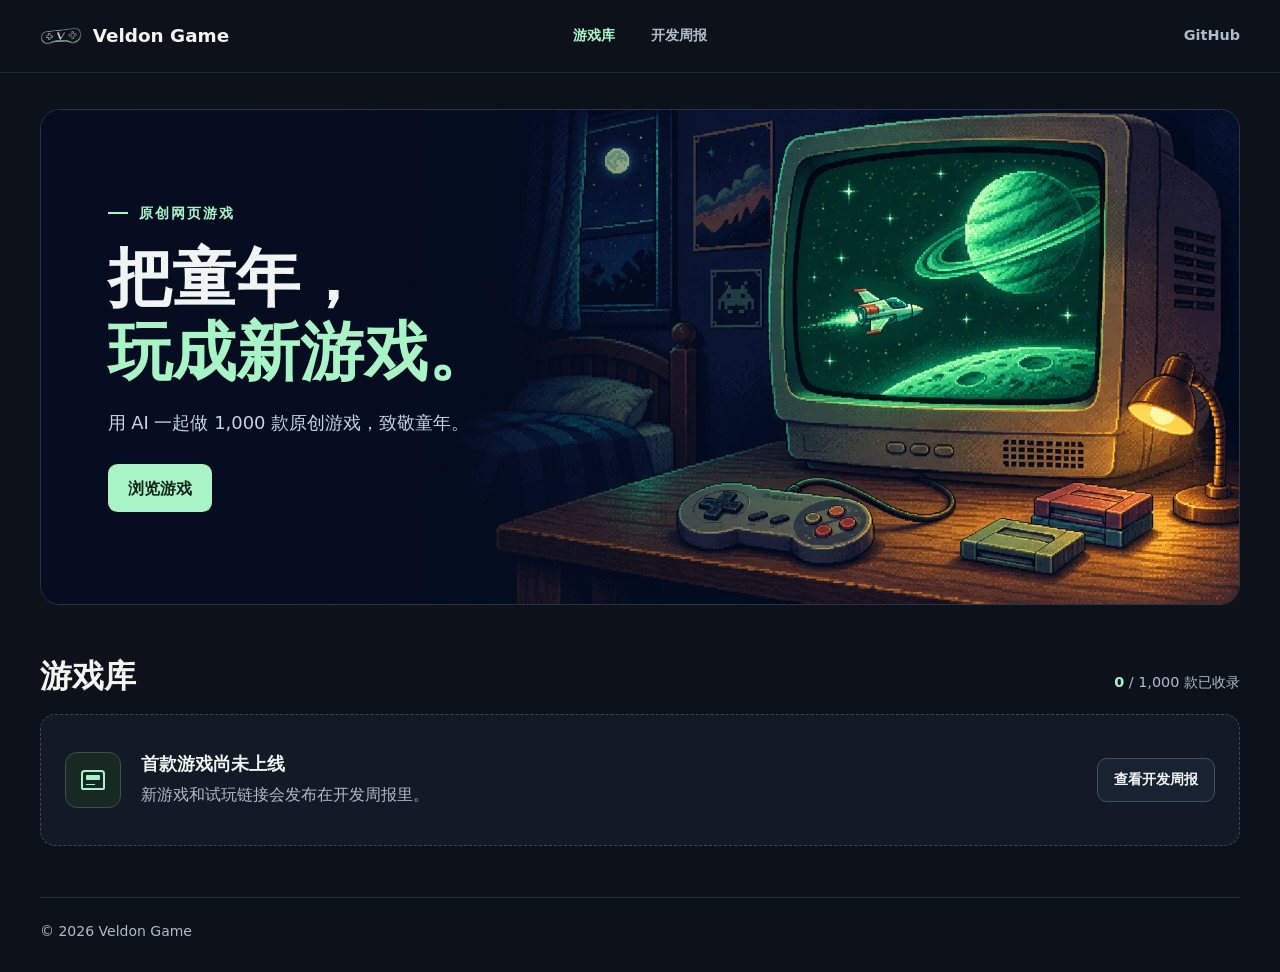
==== index.html @ 69e30ab1 "Add the Veldon Game homepage" ====
<!doctype html>
<html lang="zh-CN">
  <head>
    <meta charset="utf-8">
    <meta name="viewport" content="width=device-width, initial-scale=1">
    <meta name="description" content="Veldon Game 的原创网页游戏库。用 AI 一起做 1,000 款原创游戏，致敬童年。">
    <meta name="theme-color" content="#0d1119">
    <title>Veldon Game · 原创网页游戏</title>
    <link rel="icon" href="assets/veldon-game.png" type="image/png">
    <link rel="stylesheet" href="assets/home.css">
    <script src="games.js" defer></script>
  </head>
  <body>
    <header class="site-header">
      <div class="shell header-inner">
        <a class="brand" href="./index.html">
          <img src="assets/veldon-game.png" alt="" width="42" height="18">
          <span>Veldon Game</span>
        </a>
        <nav class="site-nav" aria-label="主导航">
          <a class="library-link" href="#games">游戏库</a>
          <a href="https://github.com/RogerH2018/Veldon-Game/tree/main/progress">开发周报</a>
        </nav>
        <a class="repo-link" href="https://github.com/RogerH2018/Veldon-Game">GitHub</a>
      </div>
    </header>

    <main class="shell">
      <section class="hero" aria-labelledby="hero-title">
        <div class="hero-art" aria-hidden="true">
          <img src="assets/arcade-hero.webp" alt="" width="1942" height="809" fetchpriority="high">
        </div>
        <div class="hero-copy">
          <p class="hero-label">原创网页游戏</p>
          <h1 id="hero-title">把童年，<br><span>玩成新游戏。</span></h1>
          <p class="hero-description">用 AI 一起做 1,000 款原创游戏，致敬童年。</p>
          <a class="primary-link" href="#games">浏览游戏</a>
        </div>
      </section>

      <section class="library" id="games" aria-labelledby="library-title">
        <div class="library-heading">
          <h2 id="library-title">游戏库</h2>
          <p class="game-count"><strong id="game-count">0</strong> / 1,000 款已收录</p>
        </div>

        <ul class="game-grid" id="game-grid" hidden></ul>

        <div class="empty-library" id="empty-library">
          <div class="cartridge-frame" aria-hidden="true"><span class="cartridge"></span></div>
          <div class="empty-copy">
            <h3>首款游戏尚未上线</h3>
            <p>新游戏和试玩链接会发布在开发周报里。</p>
          </div>
          <a class="secondary-link" href="https://github.com/RogerH2018/Veldon-Game/tree/main/progress">查看开发周报</a>
        </div>

        <template id="game-card">
          <li class="game-card">
            <img class="game-cover" alt="" loading="lazy" width="640" height="360">
            <div class="game-details">
              <h3 class="game-title"></h3>
              <p class="game-description"></p>
              <a class="secondary-link game-link">开始试玩</a>
            </div>
          </li>
        </template>
      </section>
    </main>

    <footer class="shell site-footer">
      <small>© 2026 Veldon Game</small>
    </footer>
  </body>
</html>
---- assets/home.css ----
:root {
  color-scheme: dark;
  --background: #0d1119;
  --surface: #131a25;
  --border: #293545;
  --text: #f0f4f3;
  --muted: #aebbc9;
  --accent: #a9f4c6;
  font-family: system-ui, "Microsoft YaHei UI", sans-serif;
  line-height: 1.6;
}

* {
  box-sizing: border-box;
}

body {
  min-width: 0;
  margin: 0;
  background: var(--background);
  color: var(--text);
}

[hidden] {
  display: none !important;
}

a {
  color: inherit;
  text-decoration: none;
}

a:focus-visible {
  outline: 2px solid var(--accent);
  outline-offset: 4px;
}

.shell {
  width: min(calc(100% - 3rem), 75rem);
  margin-inline: auto;
}

.site-header {
  border-bottom: 1px solid #202a38;
}

.header-inner {
  display: grid;
  min-height: 4.5rem;
  grid-template-columns: 1fr auto 1fr;
  align-items: center;
  column-gap: 1.5rem;
}

.brand {
  display: inline-flex;
  width: fit-content;
  align-items: center;
  gap: 0.65rem;
  font-size: 1.15rem;
  font-weight: 800;
  white-space: nowrap;
}

.brand img {
  display: block;
  width: 2.65rem;
  height: auto;
  filter: brightness(2.2) saturate(0.7);
}

.site-nav {
  display: flex;
  align-items: center;
  gap: clamp(1rem, 3vw, 2.2rem);
}

.site-nav a,
.repo-link {
  display: inline-grid;
  min-height: 2.75rem;
  align-items: center;
  color: var(--muted);
  font-size: 0.9rem;
  font-weight: 600;
  white-space: nowrap;
}

.site-nav .library-link,
.site-nav a:hover,
.repo-link:hover {
  color: var(--accent);
}

.repo-link {
  justify-self: end;
}

.hero {
  position: relative;
  display: flex;
  min-height: clamp(25rem, 39vw, 31rem);
  align-items: center;
  overflow: hidden;
  margin-top: clamp(1.25rem, 3vw, 2.25rem);
  border: 1px solid var(--border);
  border-radius: 1.25rem;
  background: #060d20;
}

.hero-art {
  position: absolute;
  inset: 0;
}

.hero-art img {
  display: block;
  width: 100%;
  height: 100%;
  object-fit: cover;
  object-position: right center;
}

.hero-art::after {
  position: absolute;
  inset: 0;
  background: linear-gradient(90deg, #060d20 1%, #060d20dc 24%, #060d2033 55%, transparent 70%);
  content: "";
}

.hero-copy {
  position: relative;
  padding: clamp(2rem, 5.2vw, 4.5rem);
}

.hero-label {
  display: flex;
  align-items: center;
  gap: 0.65rem;
  margin: 0 0 1.1rem;
  color: var(--accent);
  font-size: 0.9rem;
  font-weight: 700;
  letter-spacing: 0.14em;
}

.hero-label::before {
  width: 1.3rem;
  height: 2px;
  background: currentColor;
  content: "";
}

.hero h1 {
  margin: 0;
  font-size: clamp(2.65rem, 5vw, 4.5rem);
  font-weight: 850;
  line-height: 1.15;
}

.hero h1 span {
  color: var(--accent);
}

.hero-description {
  margin: 1.25rem 0 1.65rem;
  color: #c8d4e2;
  font-size: clamp(1rem, 1.4vw, 1.125rem);
}

.primary-link,
.secondary-link {
  display: inline-flex;
  width: fit-content;
  min-height: 2.75rem;
  align-items: center;
  justify-content: center;
  padding: 0.55rem 1rem;
  border: 1px solid transparent;
  border-radius: 0.6rem;
  font-size: 0.9rem;
  font-weight: 700;
  line-height: 1.45;
  transition: background-color 160ms ease, border-color 160ms ease, color 160ms ease;
}

.primary-link {
  min-height: 3rem;
  padding-inline: 1.2rem;
  background: var(--accent);
  color: #13271e;
  font-size: 1rem;
}

.primary-link:hover {
  background: #ceffdf;
}

.secondary-link {
  border-color: #405064;
  background: #182230;
}

.secondary-link:hover {
  border-color: var(--accent);
  color: var(--accent);
}

.library {
  margin-top: clamp(2rem, 4vw, 3.25rem);
  scroll-margin-block-start: 1.5rem;
}

.library-heading {
  display: flex;
  flex-wrap: wrap;
  align-items: baseline;
  justify-content: space-between;
  gap: 0.25rem 1rem;
  margin-bottom: 1rem;
}

.library-heading h2 {
  margin: 0;
  font-size: clamp(1.55rem, 3vw, 2rem);
  line-height: 1.3;
}

.game-count {
  margin: 0;
  color: var(--muted);
  font-size: 0.9rem;
  font-variant-numeric: tabular-nums;
}

.game-count strong {
  color: var(--accent);
}

.empty-library {
  display: grid;
  min-height: 8.25rem;
  grid-template-columns: auto minmax(0, 1fr) auto;
  align-items: center;
  gap: 1.25rem;
  padding: 1.5rem;
  border: 1px dashed #38495c;
  border-radius: 0.95rem;
  background: var(--surface);
}

.cartridge-frame {
  display: grid;
  width: 3.5rem;
  height: 3.5rem;
  place-items: center;
  border: 1px solid #345349;
  border-radius: 0.75rem;
  background: #172922;
  color: var(--accent);
}

.cartridge {
  position: relative;
  width: 1.55rem;
  height: 1.25rem;
  border: 2px solid currentColor;
  border-radius: 0.23rem 0.23rem 0.12rem 0.12rem;
}

.cartridge::before,
.cartridge::after {
  position: absolute;
  inset-inline: 0.2rem;
  background: currentColor;
  content: "";
}

.cartridge::before {
  top: 0.2rem;
  height: 0.32rem;
  border-radius: 0.06rem;
}

.cartridge::after {
  right: 0.55rem;
  bottom: 0.18rem;
  height: 1px;
}

.empty-copy h3,
.game-title {
  margin: 0;
  font-size: 1.1rem;
  line-height: 1.4;
}

.empty-copy p,
.game-description {
  margin: 0.3rem 0 0;
  color: var(--muted);
}

.game-grid {
  display: grid;
  grid-template-columns: repeat(auto-fit, minmax(min(100%, 17rem), 1fr));
  gap: 1.25rem;
  margin: 0;
  padding: 0;
  list-style: none;
}

.game-card {
  display: flex;
  max-width: 24rem;
  flex-direction: column;
  overflow: hidden;
  border: 1px solid var(--border);
  border-radius: 0.95rem;
  background: var(--surface);
}

.game-cover {
  display: block;
  width: 100%;
  height: auto;
  aspect-ratio: 16 / 9;
  background: #080d15;
  object-fit: cover;
}

.game-details {
  display: flex;
  flex: 1;
  flex-direction: column;
  align-items: flex-start;
  padding: 1.1rem;
  overflow-wrap: anywhere;
}

.game-description {
  margin-bottom: 1rem;
}

.game-link {
  margin-top: auto;
}

.site-footer {
  margin-top: clamp(2rem, 4vw, 3.25rem);
  padding-block: 1.25rem 1.75rem;
  border-top: 1px solid #202a38;
  color: var(--muted);
}

.site-footer small {
  font-size: 0.875rem;
}

@media (max-width: 47rem) {
  .hero {
    min-height: 0;
    flex-direction: column;
    align-items: stretch;
  }

  .hero-copy {
    order: -1;
    padding: 1.65rem 1.5rem 0.7rem;
  }

  .hero-art {
    position: relative;
    height: clamp(12rem, 48vw, 19rem);
  }

  .hero-art::after {
    background: linear-gradient(180deg, #060d20, transparent 36%);
  }
}

@media (max-width: 34rem) {
  .shell {
    width: calc(100% - 2rem);
  }

  .header-inner {
    min-height: 4rem;
    grid-template-columns: 1fr auto auto;
    column-gap: 0.75rem;
  }

  .brand {
    gap: 0.35rem;
    font-size: 0.95rem;
  }

  .brand img {
    width: 1.8rem;
  }

  .site-nav {
    gap: 0.65rem;
  }

  .empty-library {
    grid-template-columns: auto minmax(0, 1fr);
    gap: 0.9rem;
    padding: 1.1rem;
  }

  .empty-library .secondary-link {
    grid-column: 2;
  }

  .cartridge-frame {
    width: 2.85rem;
    height: 2.85rem;
  }
}

@media (max-width: 21rem) {
  .header-inner {
    column-gap: 0.55rem;
  }

  .brand img {
    display: none;
  }

  .hero h1 {
    font-size: 2.25rem;
  }
}

@media (prefers-reduced-motion: reduce) {
  .primary-link,
  .secondary-link {
    transition: none;
  }
}
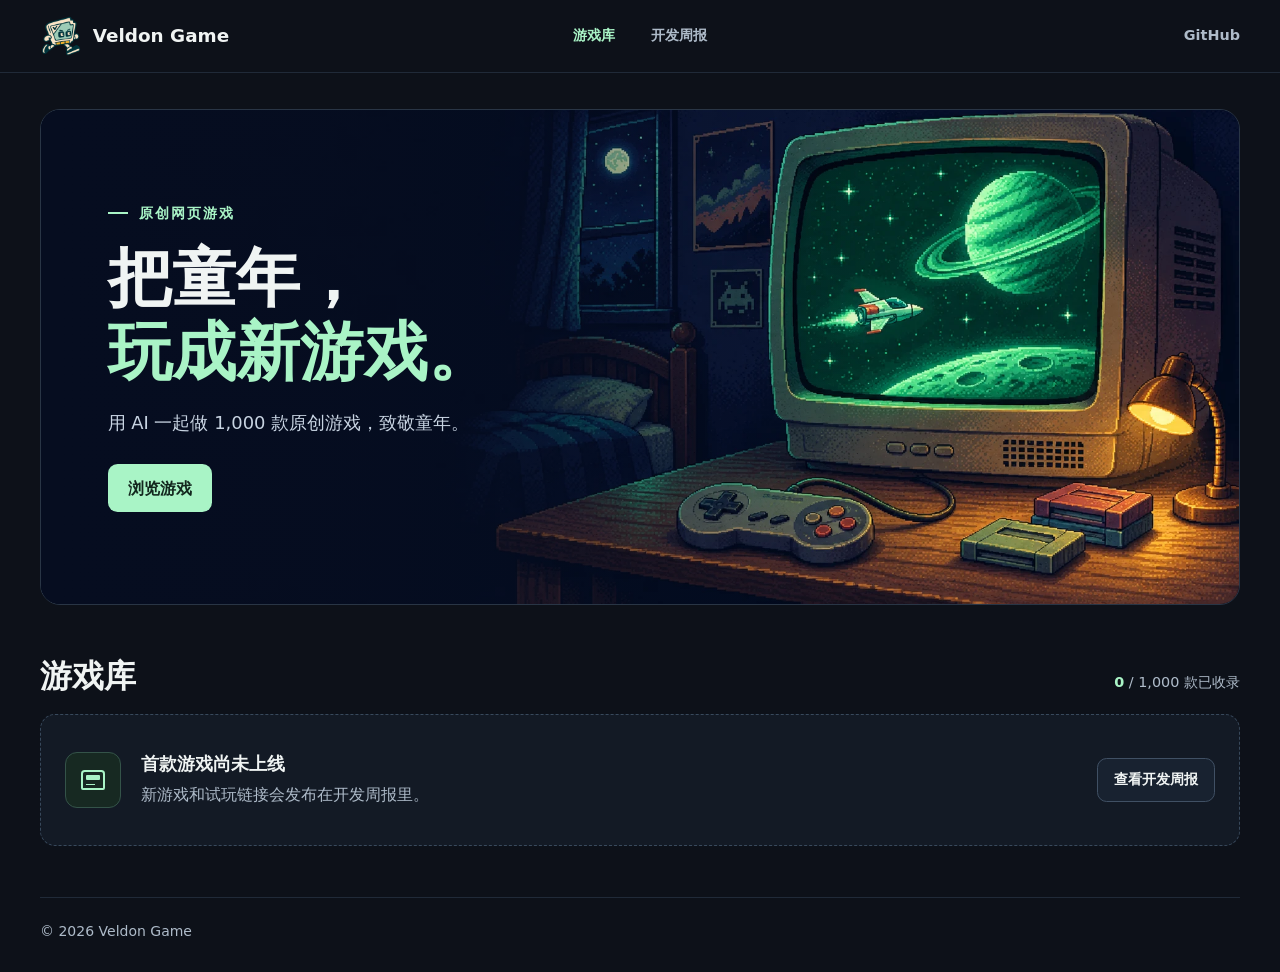
==== commit dad483f0: "Introduce the Veldon running cartridge mascot" ====
--- a/index.html
+++ b/index.html
@@ -14,7 +14,7 @@
     <header class="site-header">
       <div class="shell header-inner">
         <a class="brand" href="./index.html">
-          <img src="assets/veldon-game.png" alt="" width="42" height="18">
+          <img src="assets/veldon-game.png" alt="" width="42" height="42">
           <span>Veldon Game</span>
         </a>
         <nav class="site-nav" aria-label="主导航">
--- a/assets/home.css
+++ b/assets/home.css
@@ -66,7 +66,6 @@
   display: block;
   width: 2.65rem;
   height: auto;
-  filter: brightness(2.2) saturate(0.7);
 }
 
 .site-nav {
@@ -421,11 +420,12 @@
 
 @media (max-width: 21rem) {
   .header-inner {
-    column-gap: 0.55rem;
+    width: calc(100% - 1rem);
+    column-gap: 0.375rem;
   }
 
   .brand img {
-    display: none;
+    width: 1.25rem;
   }
 
   .hero h1 {
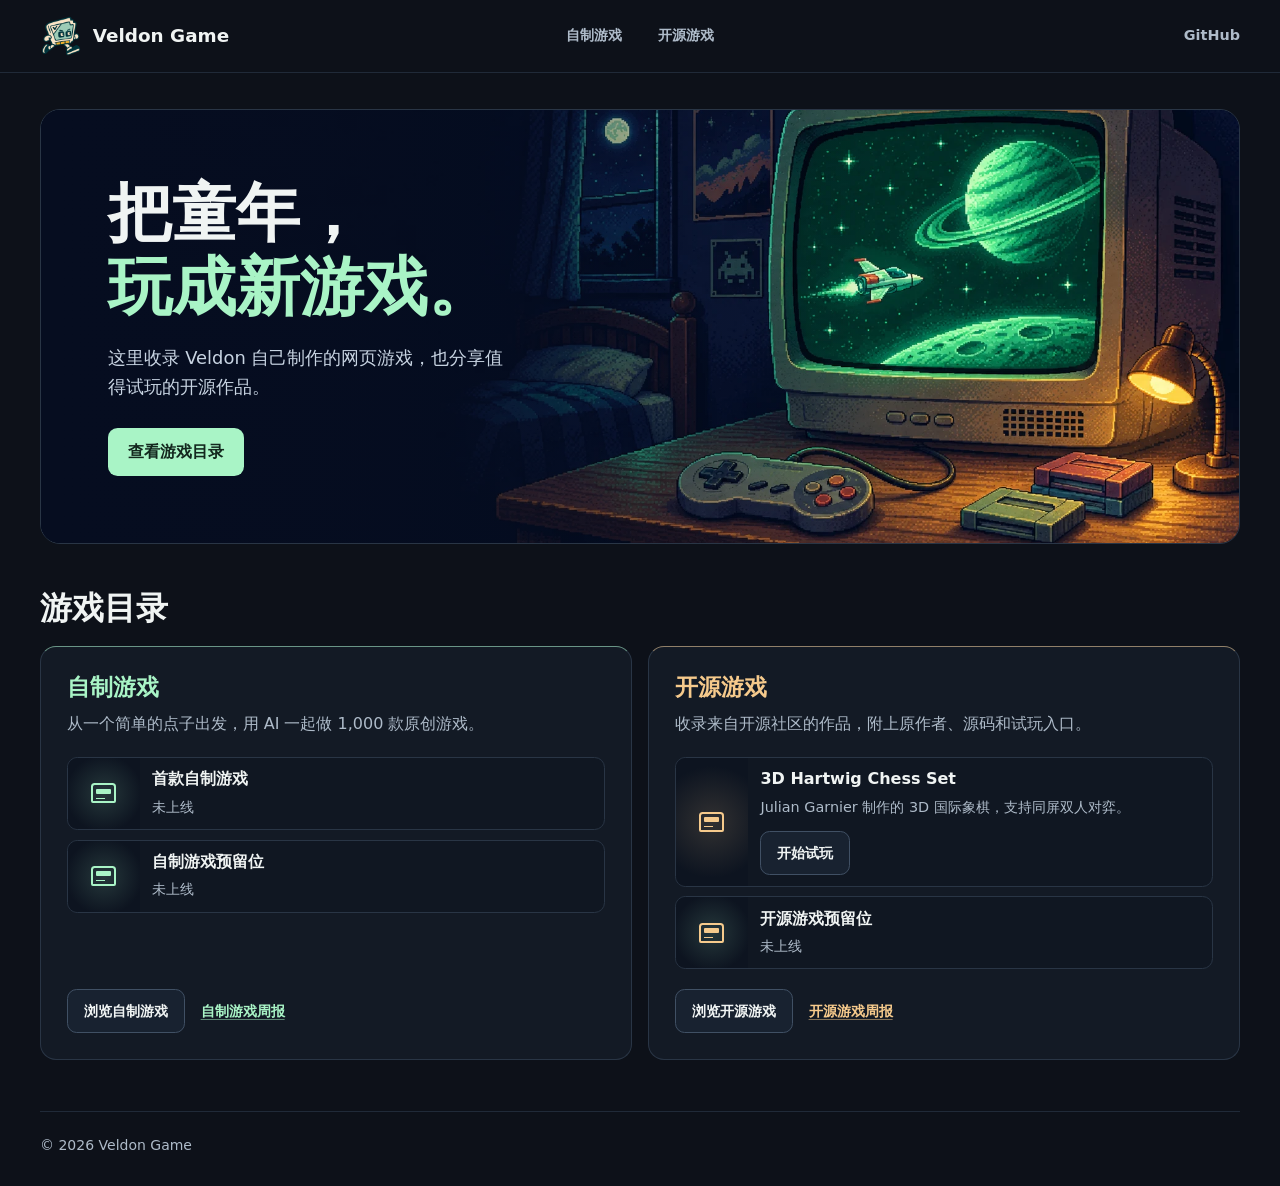
==== commit abea2efb: "Add game catalogs and playable Hartwig chess" ====
--- a/index.html
+++ b/index.html
@@ -3,9 +3,9 @@
   <head>
     <meta charset="utf-8">
     <meta name="viewport" content="width=device-width, initial-scale=1">
-    <meta name="description" content="Veldon Game 的原创网页游戏库。用 AI 一起做 1,000 款原创游戏，致敬童年。">
+    <meta name="description" content="Veldon Game 的网页游戏目录。发现我们制作的原创游戏和来自开源社区的作品。">
     <meta name="theme-color" content="#0d1119">
-    <title>Veldon Game · 原创网页游戏</title>
+    <title>Veldon Game · 自制与开源游戏</title>
     <link rel="icon" href="assets/veldon-game.png" type="image/png">
     <link rel="stylesheet" href="assets/home.css">
     <script src="games.js" defer></script>
@@ -18,8 +18,8 @@
           <span>Veldon Game</span>
         </a>
         <nav class="site-nav" aria-label="主导航">
-          <a class="library-link" href="#games">游戏库</a>
-          <a href="https://github.com/RogerH2018/Veldon-Game/tree/main/progress">开发周报</a>
+          <a href="games/original/index.html">自制游戏</a>
+          <a href="games/open-source/index.html">开源游戏</a>
         </nav>
         <a class="repo-link" href="https://github.com/RogerH2018/Veldon-Game">GitHub</a>
       </div>
@@ -31,40 +31,34 @@
           <img src="assets/arcade-hero.webp" alt="" width="1942" height="809" fetchpriority="high">
         </div>
         <div class="hero-copy">
-          <p class="hero-label">原创网页游戏</p>
           <h1 id="hero-title">把童年，<br><span>玩成新游戏。</span></h1>
-          <p class="hero-description">用 AI 一起做 1,000 款原创游戏，致敬童年。</p>
-          <a class="primary-link" href="#games">浏览游戏</a>
+          <p class="hero-description">这里收录 Veldon 自己制作的网页游戏，也分享值得试玩的开源作品。</p>
+          <a class="primary-link" href="#games">查看游戏目录</a>
         </div>
       </section>
 
       <section class="library" id="games" aria-labelledby="library-title">
-        <div class="library-heading">
-          <h2 id="library-title">游戏库</h2>
-          <p class="game-count"><strong id="game-count">0</strong> / 1,000 款已收录</p>
+        <h2 class="section-title" id="library-title">游戏目录</h2>
+        <div class="catalog-grid">
+          <section class="catalog-panel" data-game-category="original" data-game-limit="2" aria-labelledby="original-title">
+            <h3 id="original-title">自制游戏</h3>
+            <p>从一个简单的点子出发，用 AI 一起做 1,000 款原创游戏。</p>
+            <ul class="game-grid" aria-label="自制游戏预览"></ul>
+            <div class="catalog-actions">
+              <a class="secondary-link" href="games/original/index.html">浏览自制游戏</a>
+              <a class="text-link" href="https://github.com/RogerH2018/Veldon-Game/blob/main/progress/README.md">自制游戏周报</a>
+            </div>
+          </section>
+          <section class="catalog-panel" data-game-category="open-source" data-game-limit="2" aria-labelledby="open-source-title">
+            <h3 id="open-source-title">开源游戏</h3>
+            <p>收录来自开源社区的作品，附上原作者、源码和试玩入口。</p>
+            <ul class="game-grid" aria-label="开源游戏预览"></ul>
+            <div class="catalog-actions">
+              <a class="secondary-link" href="games/open-source/index.html">浏览开源游戏</a>
+              <a class="text-link" href="progress/open-source/index.html">开源游戏周报</a>
+            </div>
+          </section>
         </div>
-
-        <ul class="game-grid" id="game-grid" hidden></ul>
-
-        <div class="empty-library" id="empty-library">
-          <div class="cartridge-frame" aria-hidden="true"><span class="cartridge"></span></div>
-          <div class="empty-copy">
-            <h3>首款游戏尚未上线</h3>
-            <p>新游戏和试玩链接会发布在开发周报里。</p>
-          </div>
-          <a class="secondary-link" href="https://github.com/RogerH2018/Veldon-Game/tree/main/progress">查看开发周报</a>
-        </div>
-
-        <template id="game-card">
-          <li class="game-card">
-            <img class="game-cover" alt="" loading="lazy" width="640" height="360">
-            <div class="game-details">
-              <h3 class="game-title"></h3>
-              <p class="game-description"></p>
-              <a class="secondary-link game-link">开始试玩</a>
-            </div>
-          </li>
-        </template>
       </section>
     </main>
 
--- a/assets/home.css
+++ b/assets/home.css
@@ -85,7 +85,7 @@
   white-space: nowrap;
 }
 
-.site-nav .library-link,
+.site-nav a[aria-current="page"],
 .site-nav a:hover,
 .repo-link:hover {
   color: var(--accent);
@@ -98,7 +98,7 @@
 .hero {
   position: relative;
   display: flex;
-  min-height: clamp(25rem, 39vw, 31rem);
+  min-height: clamp(22rem, 34vw, 28rem);
   align-items: center;
   overflow: hidden;
   margin-top: clamp(1.25rem, 3vw, 2.25rem);
@@ -132,24 +132,6 @@
   padding: clamp(2rem, 5.2vw, 4.5rem);
 }
 
-.hero-label {
-  display: flex;
-  align-items: center;
-  gap: 0.65rem;
-  margin: 0 0 1.1rem;
-  color: var(--accent);
-  font-size: 0.9rem;
-  font-weight: 700;
-  letter-spacing: 0.14em;
-}
-
-.hero-label::before {
-  width: 1.3rem;
-  height: 2px;
-  background: currentColor;
-  content: "";
-}
-
 .hero h1 {
   margin: 0;
   font-size: clamp(2.65rem, 5vw, 4.5rem);
@@ -162,6 +144,7 @@
 }
 
 .hero-description {
+  max-width: 23em;
   margin: 1.25rem 0 1.65rem;
   color: #c8d4e2;
   font-size: clamp(1rem, 1.4vw, 1.125rem);
@@ -205,9 +188,28 @@
   color: var(--accent);
 }
 
+.text-link {
+  color: var(--collection-accent, var(--accent));
+  font-size: 0.9rem;
+  font-weight: 650;
+  text-decoration: underline;
+  text-decoration-color: color-mix(in srgb, currentColor 50%, transparent);
+  text-underline-offset: 0.23em;
+}
+
+.text-link:hover {
+  text-decoration-color: currentColor;
+}
+
 .library {
-  margin-top: clamp(2rem, 4vw, 3.25rem);
+  margin-top: clamp(2rem, 3.5vw, 2.75rem);
   scroll-margin-block-start: 1.5rem;
+}
+
+.section-title {
+  margin: 0 0 1rem;
+  font-size: clamp(1.55rem, 3vw, 2rem);
+  line-height: 1.3;
 }
 
 .library-heading {
@@ -219,10 +221,8 @@
   margin-bottom: 1rem;
 }
 
-.library-heading h2 {
-  margin: 0;
-  font-size: clamp(1.55rem, 3vw, 2rem);
-  line-height: 1.3;
+.library-heading .section-title {
+  margin-bottom: 0;
 }
 
 .game-count {
@@ -233,30 +233,106 @@
 }
 
 .game-count strong {
-  color: var(--accent);
-}
-
-.empty-library {
+  color: var(--collection-accent, var(--accent));
+}
+
+[data-game-category="open-source"],
+.open-source-intro,
+.weekly-list {
+  --collection-accent: #f6ca8c;
+}
+
+.catalog-grid {
   display: grid;
-  min-height: 8.25rem;
-  grid-template-columns: auto minmax(0, 1fr) auto;
-  align-items: center;
-  gap: 1.25rem;
-  padding: 1.5rem;
-  border: 1px dashed #38495c;
-  border-radius: 0.95rem;
+  grid-template-columns: repeat(2, minmax(0, 1fr));
+  gap: 1rem;
+}
+
+.catalog-panel,
+.page-intro,
+.weekly-entry {
+  border: 1px solid var(--border);
+  border-radius: 1rem;
   background: var(--surface);
 }
 
-.cartridge-frame {
+.catalog-panel {
+  display: flex;
+  flex-direction: column;
+  padding: clamp(1.1rem, 2.4vw, 1.6rem);
+  border-top-color: color-mix(in srgb, var(--collection-accent, var(--accent)) 50%, var(--border));
+}
+
+.catalog-panel h3 {
+  margin: 0;
+  color: var(--collection-accent, var(--accent));
+  font-size: 1.45rem;
+  line-height: 1.3;
+}
+
+.catalog-panel > p,
+.page-intro > p {
+  margin: 0.55rem 0 1.25rem;
+  color: var(--muted);
+}
+
+.catalog-actions,
+.game-actions {
+  display: flex;
+  flex-wrap: wrap;
+  align-items: center;
+  gap: 0.65rem 1rem;
+}
+
+.catalog-actions {
+  margin-top: auto;
+  padding-top: 1.25rem;
+}
+
+.page-intro {
+  margin-top: clamp(1.25rem, 3vw, 2.25rem);
+  padding: clamp(1.5rem, 5vw, 3.5rem);
+  background: radial-gradient(ellipse at top right, color-mix(in srgb, var(--collection-accent, var(--accent)) 16%, var(--surface)), var(--surface) 65%);
+}
+
+.page-intro h1 {
+  margin: 0;
+  color: var(--collection-accent, var(--accent));
+  font-size: clamp(2.2rem, 5vw, 3.7rem);
+  line-height: 1.2;
+}
+
+.page-intro > p {
+  max-width: 42rem;
+  margin-top: 0.9rem;
+}
+
+.weekly-list {
   display: grid;
-  width: 3.5rem;
-  height: 3.5rem;
-  place-items: center;
-  border: 1px solid #345349;
-  border-radius: 0.75rem;
-  background: #172922;
-  color: var(--accent);
+  max-width: 53rem;
+  gap: 1rem;
+}
+
+.weekly-entry {
+  padding: clamp(1.25rem, 3vw, 2rem);
+}
+
+.weekly-entry h2 {
+  margin: 0;
+  font-size: 1.5rem;
+}
+
+.weekly-entry .weekly-date {
+  margin-top: 0.3rem;
+  color: var(--muted);
+}
+
+.weekly-entry p:last-child {
+  margin-bottom: 0;
+}
+
+.weekly-entry .text-link {
+  font-size: inherit;
 }
 
 .cartridge {
@@ -287,22 +363,23 @@
   height: 1px;
 }
 
-.empty-copy h3,
 .game-title {
   margin: 0;
-  font-size: 1.1rem;
+  font-size: 1rem;
+  font-weight: 700;
   line-height: 1.4;
 }
 
-.empty-copy p,
-.game-description {
+.game-description,
+.game-status {
   margin: 0.3rem 0 0;
   color: var(--muted);
+  font-size: 0.9rem;
 }
 
 .game-grid {
   display: grid;
-  grid-template-columns: repeat(auto-fit, minmax(min(100%, 17rem), 1fr));
+  grid-template-columns: repeat(auto-fill, minmax(min(100%, 16rem), 1fr));
   gap: 1.25rem;
   margin: 0;
   padding: 0;
@@ -310,39 +387,98 @@
 }
 
 .game-card {
-  display: flex;
-  max-width: 24rem;
-  flex-direction: column;
   overflow: hidden;
   border: 1px solid var(--border);
   border-radius: 0.95rem;
   background: var(--surface);
 }
 
+.game-thumbnail {
+  position: relative;
+  display: grid;
+  aspect-ratio: 16 / 9;
+  place-items: center;
+  background: radial-gradient(circle, color-mix(in srgb, currentColor 16%, #0d1420), #0d1420 76%);
+  color: var(--collection-accent, var(--accent));
+}
+
+.game-thumbnail .cartridge {
+  scale: 1.5;
+}
+
 .game-cover {
+  position: absolute;
+  inset: 0;
+  width: 100%;
+  height: 100%;
+  object-fit: cover;
+}
+
+.game-details {
+  padding: 1.1rem;
+  overflow-wrap: anywhere;
+}
+
+.game-actions:has(a:not([hidden])) {
+  margin-top: 0.8rem;
+}
+
+.catalog-panel .game-grid {
+  grid-template-columns: minmax(0, 1fr);
+  gap: 0.6rem;
+}
+
+.catalog-panel .game-card {
+  display: grid;
+  min-height: 4.5rem;
+  grid-template-columns: min(4.5rem, 24%) minmax(0, 1fr);
+  border-radius: 0.65rem;
+  background: #101722;
+}
+
+.catalog-panel .game-thumbnail {
+  aspect-ratio: auto;
+}
+
+.catalog-panel .game-thumbnail .cartridge {
+  scale: 1;
+}
+
+.catalog-panel .game-details {
+  padding: 0.65rem 0.8rem;
+}
+
+.play-page {
+  margin-top: clamp(1.25rem, 3vw, 2.25rem);
+}
+
+.play-page h1 {
+  margin: 0;
+  font-size: clamp(1.85rem, 4.5vw, 3.25rem);
+  line-height: 1.15;
+}
+
+.play-page p {
+  margin: 0.65rem 0 1rem;
+  color: var(--muted);
+}
+
+.play-frame {
   display: block;
   width: 100%;
-  height: auto;
-  aspect-ratio: 16 / 9;
-  background: #080d15;
-  object-fit: cover;
-}
-
-.game-details {
-  display: flex;
-  flex: 1;
-  flex-direction: column;
-  align-items: flex-start;
-  padding: 1.1rem;
-  overflow-wrap: anywhere;
-}
-
-.game-description {
-  margin-bottom: 1rem;
-}
-
-.game-link {
-  margin-top: auto;
+  height: clamp(25rem, 70vw, 42rem);
+  border: 1px solid var(--border);
+  border-radius: 0.95rem;
+  background: var(--surface);
+}
+
+.play-page .play-credits {
+  margin-top: 1.15rem;
+  margin-bottom: 0.4rem;
+}
+
+.play-links {
+  padding-top: 0;
 }
 
 .site-footer {
@@ -357,6 +493,10 @@
 }
 
 @media (max-width: 47rem) {
+  .catalog-grid {
+    grid-template-columns: 1fr;
+  }
+
   .hero {
     min-height: 0;
     flex-direction: column;
@@ -401,33 +541,26 @@
   .site-nav {
     gap: 0.65rem;
   }
-
-  .empty-library {
-    grid-template-columns: auto minmax(0, 1fr);
-    gap: 0.9rem;
-    padding: 1.1rem;
-  }
-
-  .empty-library .secondary-link {
-    grid-column: 2;
-  }
-
-  .cartridge-frame {
-    width: 2.85rem;
-    height: 2.85rem;
-  }
-}
-
-@media (max-width: 21rem) {
+}
+
+@media (max-width: 24rem) {
   .header-inner {
-    width: calc(100% - 1rem);
-    column-gap: 0.375rem;
-  }
-
-  .brand img {
-    width: 1.25rem;
-  }
-
+    grid-template-columns: minmax(0, 1fr) auto;
+  }
+
+  .brand,
+  .repo-link {
+    min-height: 3.25rem;
+  }
+
+  .site-nav {
+    grid-column: 1 / -1;
+    grid-row: 2;
+    gap: 1.4rem;
+  }
+}
+
+@media (max-width: 22rem) {
   .hero h1 {
     font-size: 2.25rem;
   }
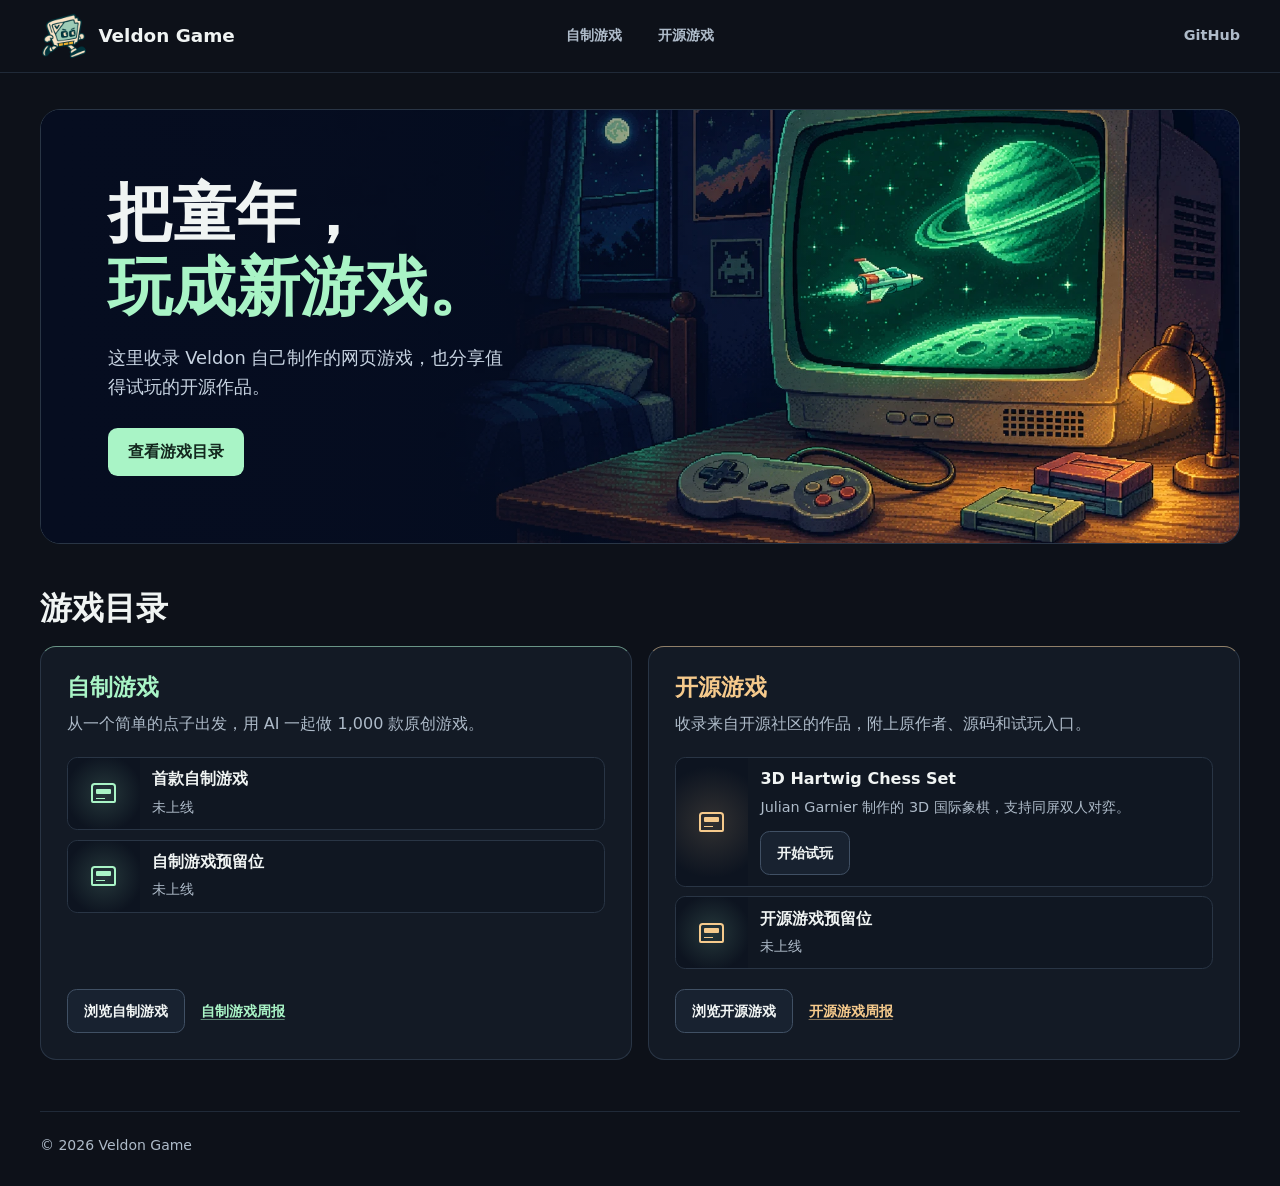
==== commit 04c439bc: "Keep both cartridge mascots and increase the logo display size" ====
--- a/index.html
+++ b/index.html
@@ -14,7 +14,7 @@
     <header class="site-header">
       <div class="shell header-inner">
         <a class="brand" href="./index.html">
-          <img src="assets/veldon-game.png" alt="" width="42" height="42">
+          <img src="assets/veldon-game.png" alt="" width="48" height="48">
           <span>Veldon Game</span>
         </a>
         <nav class="site-nav" aria-label="主导航">
--- a/assets/home.css
+++ b/assets/home.css
@@ -64,7 +64,7 @@
 
 .brand img {
   display: block;
-  width: 2.65rem;
+  width: 3rem;
   height: auto;
 }
 
@@ -535,7 +535,7 @@
   }
 
   .brand img {
-    width: 1.8rem;
+    width: 2rem;
   }
 
   .site-nav {
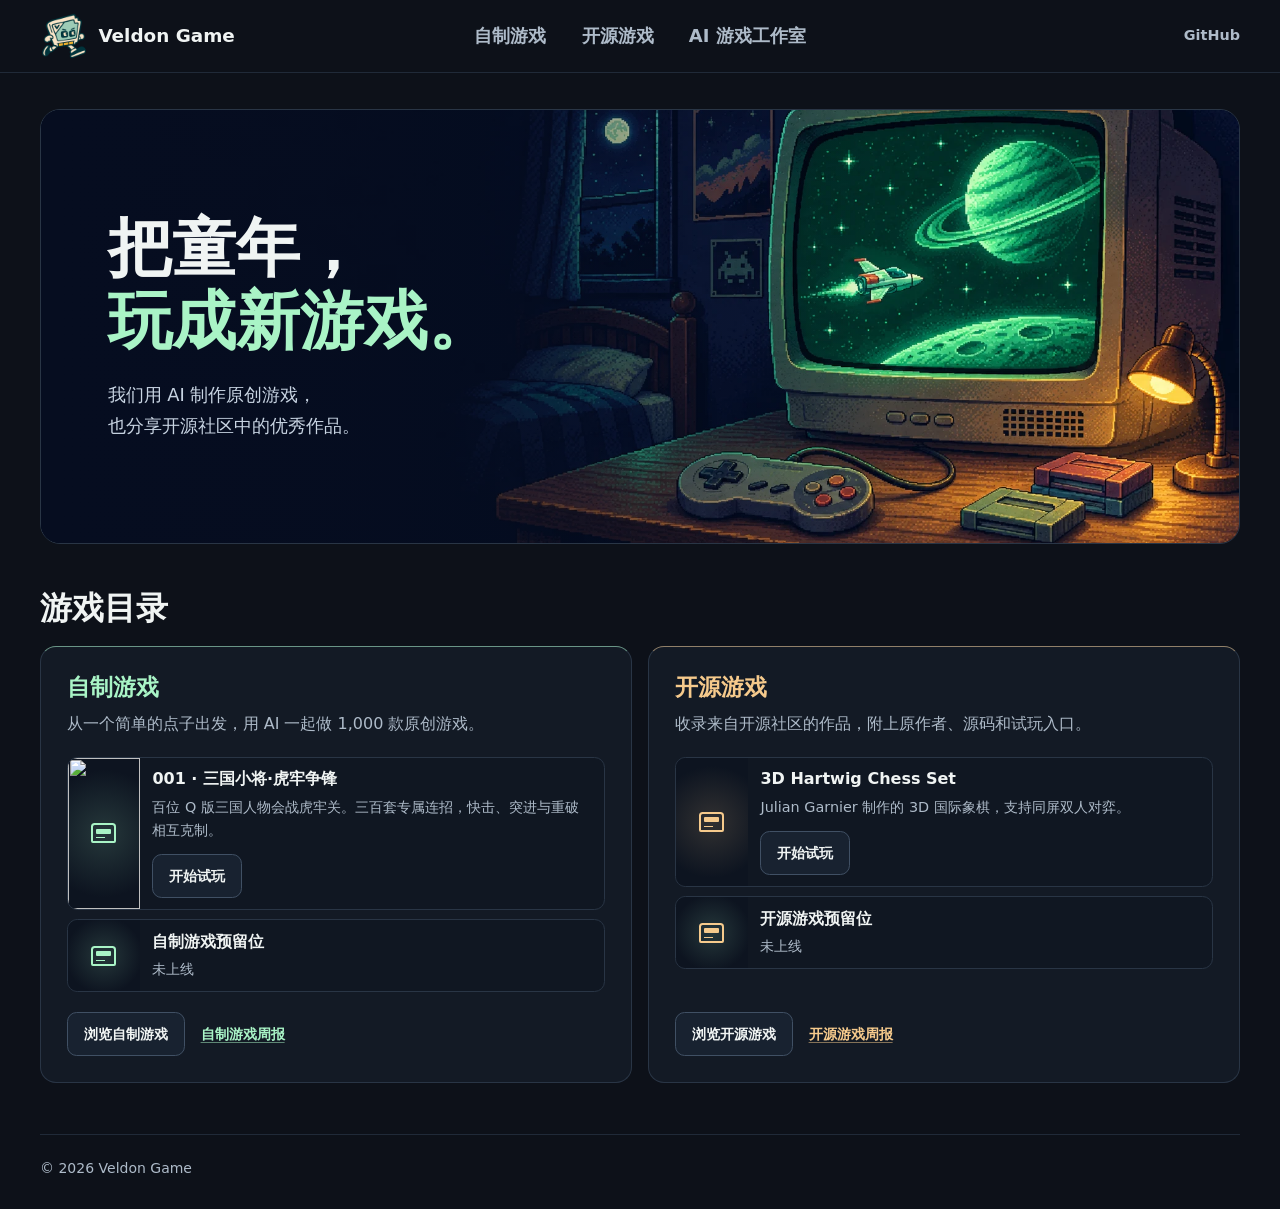
==== commit 1139cc46: "Launch Hulao Showdown on Veldon Game" ====
--- a/index.html
+++ b/index.html
@@ -3,7 +3,7 @@
   <head>
     <meta charset="utf-8">
     <meta name="viewport" content="width=device-width, initial-scale=1">
-    <meta name="description" content="Veldon Game 的网页游戏目录。发现我们制作的原创游戏和来自开源社区的作品。">
+    <meta name="description" content="Veldon Game 用 AI 打磨原创网页游戏，也分享来自开源社区的精选作品。">
     <meta name="theme-color" content="#0d1119">
     <title>Veldon Game · 自制与开源游戏</title>
     <link rel="icon" href="assets/veldon-game.png" type="image/png">
@@ -20,6 +20,7 @@
         <nav class="site-nav" aria-label="主导航">
           <a href="games/original/index.html">自制游戏</a>
           <a href="games/open-source/index.html">开源游戏</a>
+          <a href="studio/index.html">AI 游戏工作室</a>
         </nav>
         <a class="repo-link" href="https://github.com/RogerH2018/Veldon-Game">GitHub</a>
       </div>
@@ -32,8 +33,7 @@
         </div>
         <div class="hero-copy">
           <h1 id="hero-title">把童年，<br><span>玩成新游戏。</span></h1>
-          <p class="hero-description">这里收录 Veldon 自己制作的网页游戏，也分享值得试玩的开源作品。</p>
-          <a class="primary-link" href="#games">查看游戏目录</a>
+          <p class="hero-description">我们用 AI 制作原创游戏，<br>也分享开源社区中的优秀作品。</p>
         </div>
       </section>
 
@@ -46,7 +46,7 @@
             <ul class="game-grid" aria-label="自制游戏预览"></ul>
             <div class="catalog-actions">
               <a class="secondary-link" href="games/original/index.html">浏览自制游戏</a>
-              <a class="text-link" href="https://github.com/RogerH2018/Veldon-Game/blob/main/progress/README.md">自制游戏周报</a>
+              <a class="text-link" href="progress/original/index.html">自制游戏周报</a>
             </div>
           </section>
           <section class="catalog-panel" data-game-category="open-source" data-game-limit="2" aria-labelledby="open-source-title">
--- a/assets/home.css
+++ b/assets/home.css
@@ -85,6 +85,11 @@
   white-space: nowrap;
 }
 
+.site-nav a {
+  font-size: 1.125rem;
+  font-weight: 700;
+}
+
 .site-nav a[aria-current="page"],
 .site-nav a:hover,
 .repo-link:hover {
@@ -145,12 +150,12 @@
 
 .hero-description {
   max-width: 23em;
-  margin: 1.25rem 0 1.65rem;
+  margin: 1.25rem 0 0;
   color: #c8d4e2;
   font-size: clamp(1rem, 1.4vw, 1.125rem);
-}
-
-.primary-link,
+  line-height: 1.75;
+}
+
 .secondary-link {
   display: inline-flex;
   width: fit-content;
@@ -158,29 +163,13 @@
   align-items: center;
   justify-content: center;
   padding: 0.55rem 1rem;
-  border: 1px solid transparent;
+  border: 1px solid #405064;
   border-radius: 0.6rem;
+  background: #182230;
   font-size: 0.9rem;
   font-weight: 700;
   line-height: 1.45;
   transition: background-color 160ms ease, border-color 160ms ease, color 160ms ease;
-}
-
-.primary-link {
-  min-height: 3rem;
-  padding-inline: 1.2rem;
-  background: var(--accent);
-  color: #13271e;
-  font-size: 1rem;
-}
-
-.primary-link:hover {
-  background: #ceffdf;
-}
-
-.secondary-link {
-  border-color: #405064;
-  background: #182230;
 }
 
 .secondary-link:hover {
@@ -237,8 +226,7 @@
 }
 
 [data-game-category="open-source"],
-.open-source-intro,
-.weekly-list {
+.open-source-progress {
   --collection-accent: #f6ca8c;
 }
 
@@ -472,6 +460,10 @@
   background: var(--surface);
 }
 
+.play-frame-large {
+  height: clamp(42rem, 82vh, 48rem);
+}
+
 .play-page .play-credits {
   margin-top: 1.15rem;
   margin-bottom: 0.4rem;
@@ -505,7 +497,7 @@
 
   .hero-copy {
     order: -1;
-    padding: 1.65rem 1.5rem 0.7rem;
+    padding: 1.65rem 1.5rem 1.1rem;
   }
 
   .hero-art {
@@ -518,46 +510,42 @@
   }
 }
 
+@media (max-width: 40rem) {
+  .header-inner {
+    grid-template-columns: minmax(0, 1fr) auto;
+    column-gap: 0.75rem;
+  }
+
+  .brand,
+  .repo-link {
+    min-height: 3.25rem;
+  }
+
+  .brand {
+    gap: 0.35rem;
+    font-size: 0.95rem;
+  }
+
+  .brand img {
+    width: 2rem;
+  }
+
+  .site-nav {
+    grid-column: 1 / -1;
+    grid-row: 2;
+    flex-wrap: wrap;
+    gap: 0 clamp(0.75rem, 4vw, 1.4rem);
+  }
+
+  .site-nav a {
+    font-size: 1rem;
+  }
+}
+
 @media (max-width: 34rem) {
   .shell {
     width: calc(100% - 2rem);
   }
-
-  .header-inner {
-    min-height: 4rem;
-    grid-template-columns: 1fr auto auto;
-    column-gap: 0.75rem;
-  }
-
-  .brand {
-    gap: 0.35rem;
-    font-size: 0.95rem;
-  }
-
-  .brand img {
-    width: 2rem;
-  }
-
-  .site-nav {
-    gap: 0.65rem;
-  }
-}
-
-@media (max-width: 24rem) {
-  .header-inner {
-    grid-template-columns: minmax(0, 1fr) auto;
-  }
-
-  .brand,
-  .repo-link {
-    min-height: 3.25rem;
-  }
-
-  .site-nav {
-    grid-column: 1 / -1;
-    grid-row: 2;
-    gap: 1.4rem;
-  }
 }
 
 @media (max-width: 22rem) {
@@ -567,7 +555,6 @@
 }
 
 @media (prefers-reduced-motion: reduce) {
-  .primary-link,
   .secondary-link {
     transition: none;
   }
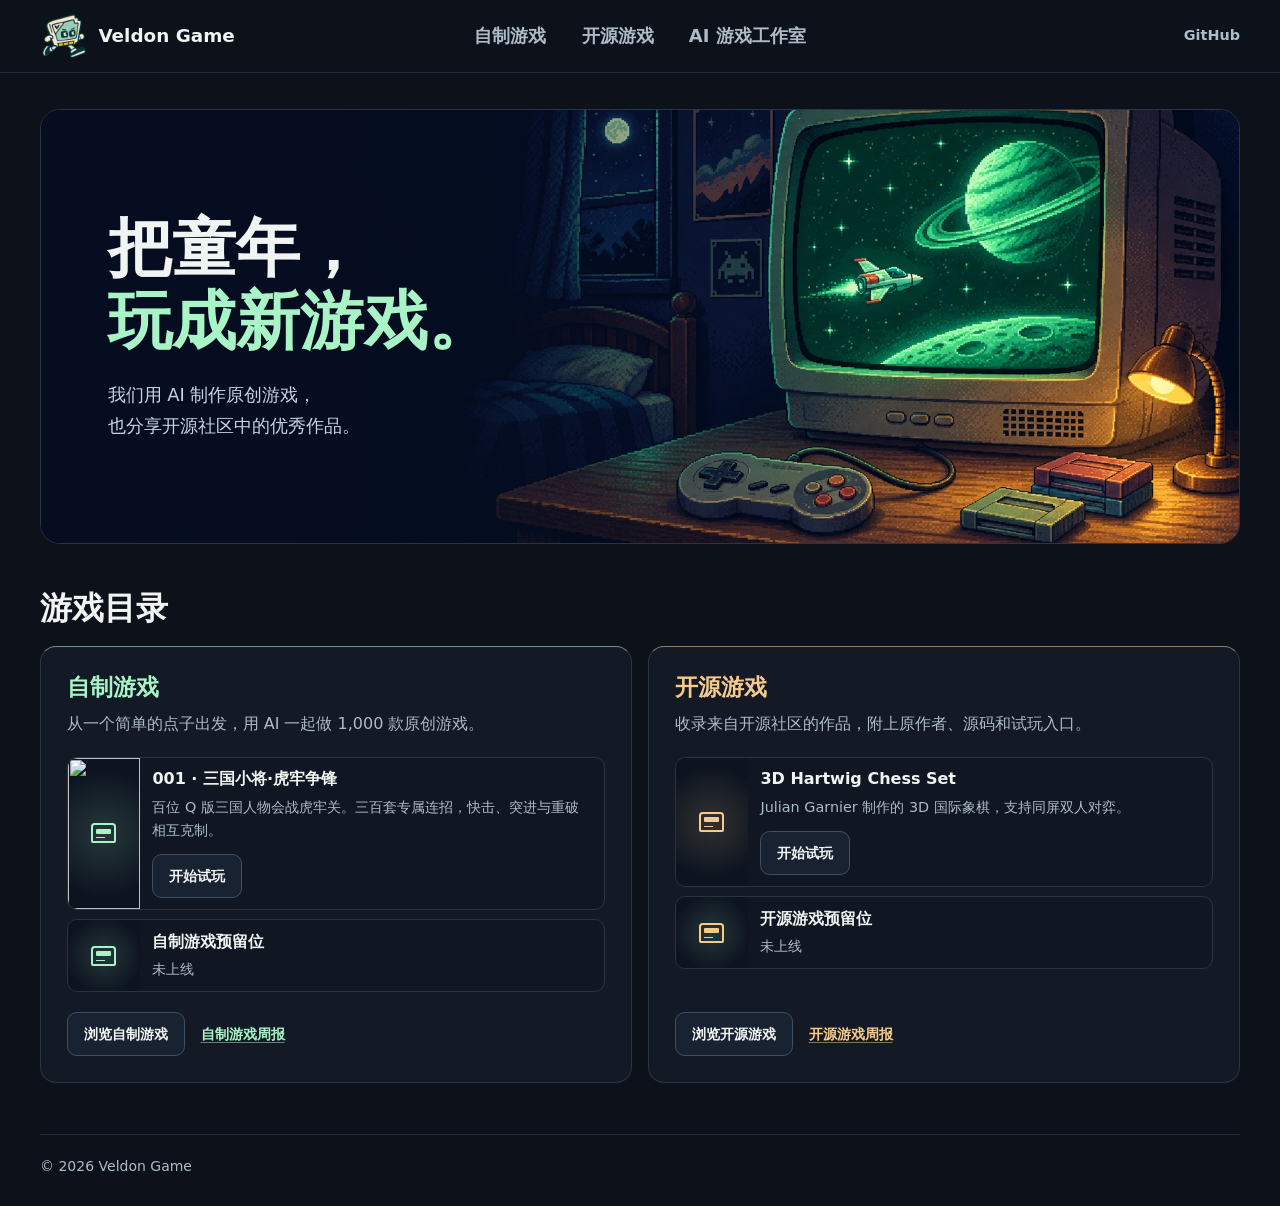
==== commit 89b12180: "Show a shared visitor count in the site footer" ====
--- a/index.html
+++ b/index.html
@@ -9,6 +9,7 @@
     <link rel="icon" href="assets/veldon-game.png" type="image/png">
     <link rel="stylesheet" href="assets/home.css">
     <script src="games.js" defer></script>
+    <script src="assets/visitors.js" defer></script>
   </head>
   <body>
     <header class="site-header">
--- a/assets/home.css
+++ b/assets/home.css
@@ -436,44 +436,11 @@
   padding: 0.65rem 0.8rem;
 }
 
-.play-page {
-  margin-top: clamp(1.25rem, 3vw, 2.25rem);
-}
-
-.play-page h1 {
-  margin: 0;
-  font-size: clamp(1.85rem, 4.5vw, 3.25rem);
-  line-height: 1.15;
-}
-
-.play-page p {
-  margin: 0.65rem 0 1rem;
-  color: var(--muted);
-}
-
-.play-frame {
-  display: block;
-  width: 100%;
-  height: clamp(25rem, 70vw, 42rem);
-  border: 1px solid var(--border);
-  border-radius: 0.95rem;
-  background: var(--surface);
-}
-
-.play-frame-large {
-  height: clamp(42rem, 82vh, 48rem);
-}
-
-.play-page .play-credits {
-  margin-top: 1.15rem;
-  margin-bottom: 0.4rem;
-}
-
-.play-links {
-  padding-top: 0;
-}
-
 .site-footer {
+  display: flex;
+  flex-wrap: wrap;
+  justify-content: space-between;
+  gap: 0.35rem 1rem;
   margin-top: clamp(2rem, 4vw, 3.25rem);
   padding-block: 1.25rem 1.75rem;
   border-top: 1px solid #202a38;
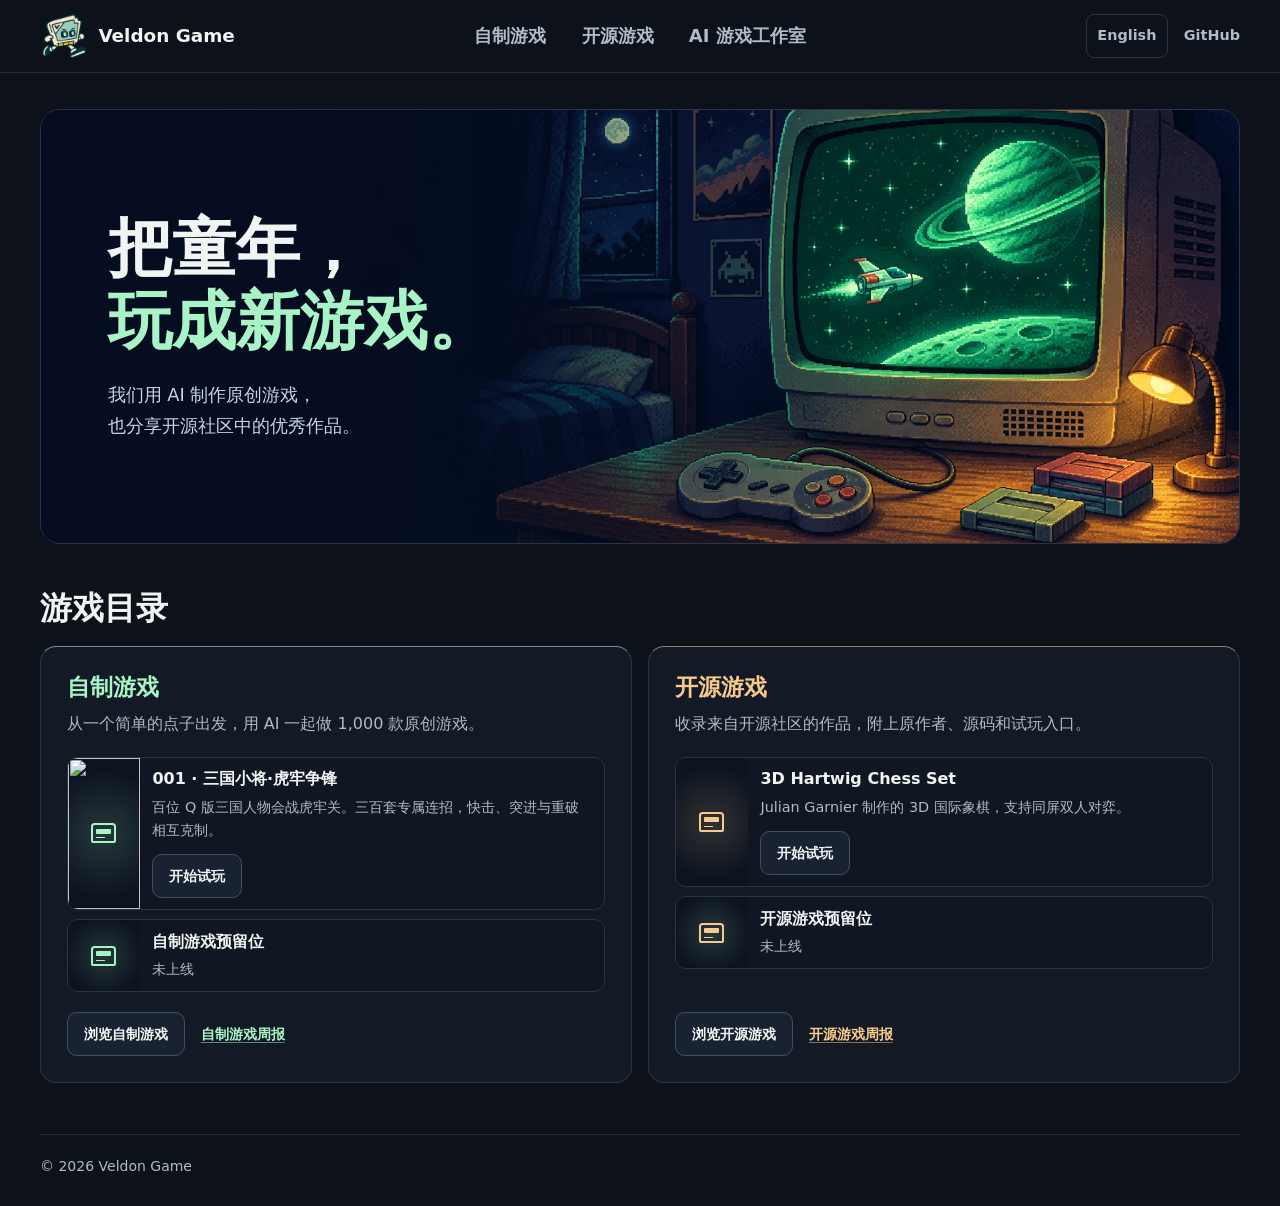
==== commit 4d097e76: "Add Chinese and English versions of the Veldon website" ====
--- a/index.html
+++ b/index.html
@@ -3,11 +3,12 @@
   <head>
     <meta charset="utf-8">
     <meta name="viewport" content="width=device-width, initial-scale=1">
-    <meta name="description" content="Veldon Game 用 AI 打磨原创网页游戏，也分享来自开源社区的精选作品。">
+    <meta name="description" content="Veldon Game 用 AI 打磨原创网页游戏，也分享来自开源社区的精选作品。" data-en-content="Play original browser games made with AI and discover games from the open-source community.">
     <meta name="theme-color" content="#0d1119">
-    <title>Veldon Game · 自制与开源游戏</title>
+    <title data-en="Veldon Game · Original and Open-Source Games">Veldon Game · 自制与开源游戏</title>
     <link rel="icon" href="assets/veldon-game.png" type="image/png">
     <link rel="stylesheet" href="assets/home.css">
+    <script src="assets/language.js" defer></script>
     <script src="games.js" defer></script>
     <script src="assets/visitors.js" defer></script>
   </head>
@@ -18,12 +19,15 @@
           <img src="assets/veldon-game.png" alt="" width="48" height="48">
           <span>Veldon Game</span>
         </a>
-        <nav class="site-nav" aria-label="主导航">
-          <a href="games/original/index.html">自制游戏</a>
-          <a href="games/open-source/index.html">开源游戏</a>
-          <a href="studio/index.html">AI 游戏工作室</a>
+        <nav class="site-nav" aria-label="主导航" data-en-label="Main navigation">
+          <a href="games/original/index.html" data-en="Original Games">自制游戏</a>
+          <a href="games/open-source/index.html" data-en="Open-Source Games">开源游戏</a>
+          <a href="studio/index.html" data-en="AI Game Studio">AI 游戏工作室</a>
         </nav>
-        <a class="repo-link" href="https://github.com/RogerH2018/Veldon-Game">GitHub</a>
+        <div class="header-tools">
+          <a class="language-link" href="?lang=en" data-language-switch lang="en" hreflang="en">English</a>
+          <a class="repo-link" href="https://github.com/RogerH2018/Veldon-Game">GitHub</a>
+        </div>
       </div>
     </header>
 
@@ -33,30 +37,30 @@
           <img src="assets/arcade-hero.webp" alt="" width="1942" height="809" fetchpriority="high">
         </div>
         <div class="hero-copy">
-          <h1 id="hero-title">把童年，<br><span>玩成新游戏。</span></h1>
-          <p class="hero-description">我们用 AI 制作原创游戏，<br>也分享开源社区中的优秀作品。</p>
+          <h1 id="hero-title"><span data-en="Old memories.">把童年，</span><br><span class="hero-accent" data-en="New games.">玩成新游戏。</span></h1>
+          <p class="hero-description"><span data-en="We make original games with AI">我们用 AI 制作原创游戏，</span><br><span data-en="and share games from the open-source community.">也分享开源社区中的优秀作品。</span></p>
         </div>
       </section>
 
       <section class="library" id="games" aria-labelledby="library-title">
-        <h2 class="section-title" id="library-title">游戏目录</h2>
+        <h2 class="section-title" id="library-title" data-en="Game Catalog">游戏目录</h2>
         <div class="catalog-grid">
           <section class="catalog-panel" data-game-category="original" data-game-limit="2" aria-labelledby="original-title">
-            <h3 id="original-title">自制游戏</h3>
-            <p>从一个简单的点子出发，用 AI 一起做 1,000 款原创游戏。</p>
-            <ul class="game-grid" aria-label="自制游戏预览"></ul>
+            <h3 id="original-title" data-en="Original Games">自制游戏</h3>
+            <p data-en="We start with a simple idea and use AI to build toward 1,000 original games.">从一个简单的点子出发，用 AI 一起做 1,000 款原创游戏。</p>
+            <ul class="game-grid" aria-label="自制游戏预览" data-en-label="Original game previews"></ul>
             <div class="catalog-actions">
-              <a class="secondary-link" href="games/original/index.html">浏览自制游戏</a>
-              <a class="text-link" href="progress/original/index.html">自制游戏周报</a>
+              <a class="secondary-link" href="games/original/index.html" data-en="Browse Original Games">浏览自制游戏</a>
+              <a class="text-link" href="progress/original/index.html" data-en="Original Game Log">自制游戏周报</a>
             </div>
           </section>
           <section class="catalog-panel" data-game-category="open-source" data-game-limit="2" aria-labelledby="open-source-title">
-            <h3 id="open-source-title">开源游戏</h3>
-            <p>收录来自开源社区的作品，附上原作者、源码和试玩入口。</p>
-            <ul class="game-grid" aria-label="开源游戏预览"></ul>
+            <h3 id="open-source-title" data-en="Open-Source Games">开源游戏</h3>
+            <p data-en="Discover games from the open-source community, with creator credits and links to play and view source.">收录来自开源社区的作品，附上原作者、源码和试玩入口。</p>
+            <ul class="game-grid" aria-label="开源游戏预览" data-en-label="Open-source game previews"></ul>
             <div class="catalog-actions">
-              <a class="secondary-link" href="games/open-source/index.html">浏览开源游戏</a>
-              <a class="text-link" href="progress/open-source/index.html">开源游戏周报</a>
+              <a class="secondary-link" href="games/open-source/index.html" data-en="Browse Open-Source Games">浏览开源游戏</a>
+              <a class="text-link" href="progress/open-source/index.html" data-en="Open-Source Game Log">开源游戏周报</a>
             </div>
           </section>
         </div>
--- a/assets/home.css
+++ b/assets/home.css
@@ -75,7 +75,8 @@
 }
 
 .site-nav a,
-.repo-link {
+.repo-link,
+.language-link {
   display: inline-grid;
   min-height: 2.75rem;
   align-items: center;
@@ -92,12 +93,22 @@
 
 .site-nav a[aria-current="page"],
 .site-nav a:hover,
-.repo-link:hover {
+.repo-link:hover,
+.language-link:hover {
   color: var(--accent);
 }
 
-.repo-link {
+.header-tools {
+  display: flex;
+  align-items: center;
   justify-self: end;
+  gap: clamp(0.65rem, 1.5vw, 1rem);
+}
+
+.language-link {
+  padding-inline: 0.65rem;
+  border: 1px solid var(--border);
+  border-radius: 0.5rem;
 }
 
 .hero {
@@ -144,8 +155,12 @@
   line-height: 1.15;
 }
 
-.hero h1 span {
+.hero-accent {
   color: var(--accent);
+}
+
+[lang="en"] .hero h1 {
+  font-size: clamp(1.9rem, 5vw, 4.45rem);
 }
 
 .hero-description {
@@ -477,24 +492,10 @@
   }
 }
 
-@media (max-width: 40rem) {
+@media (max-width: 60rem) {
   .header-inner {
     grid-template-columns: minmax(0, 1fr) auto;
     column-gap: 0.75rem;
-  }
-
-  .brand,
-  .repo-link {
-    min-height: 3.25rem;
-  }
-
-  .brand {
-    gap: 0.35rem;
-    font-size: 0.95rem;
-  }
-
-  .brand img {
-    width: 2rem;
   }
 
   .site-nav {
@@ -503,6 +504,22 @@
     flex-wrap: wrap;
     gap: 0 clamp(0.75rem, 4vw, 1.4rem);
   }
+}
+
+@media (max-width: 40rem) {
+  .brand,
+  .repo-link {
+    min-height: 3.25rem;
+  }
+
+  .brand {
+    gap: 0.35rem;
+    font-size: 0.95rem;
+  }
+
+  .brand img {
+    width: 2rem;
+  }
 
   .site-nav a {
     font-size: 1rem;
